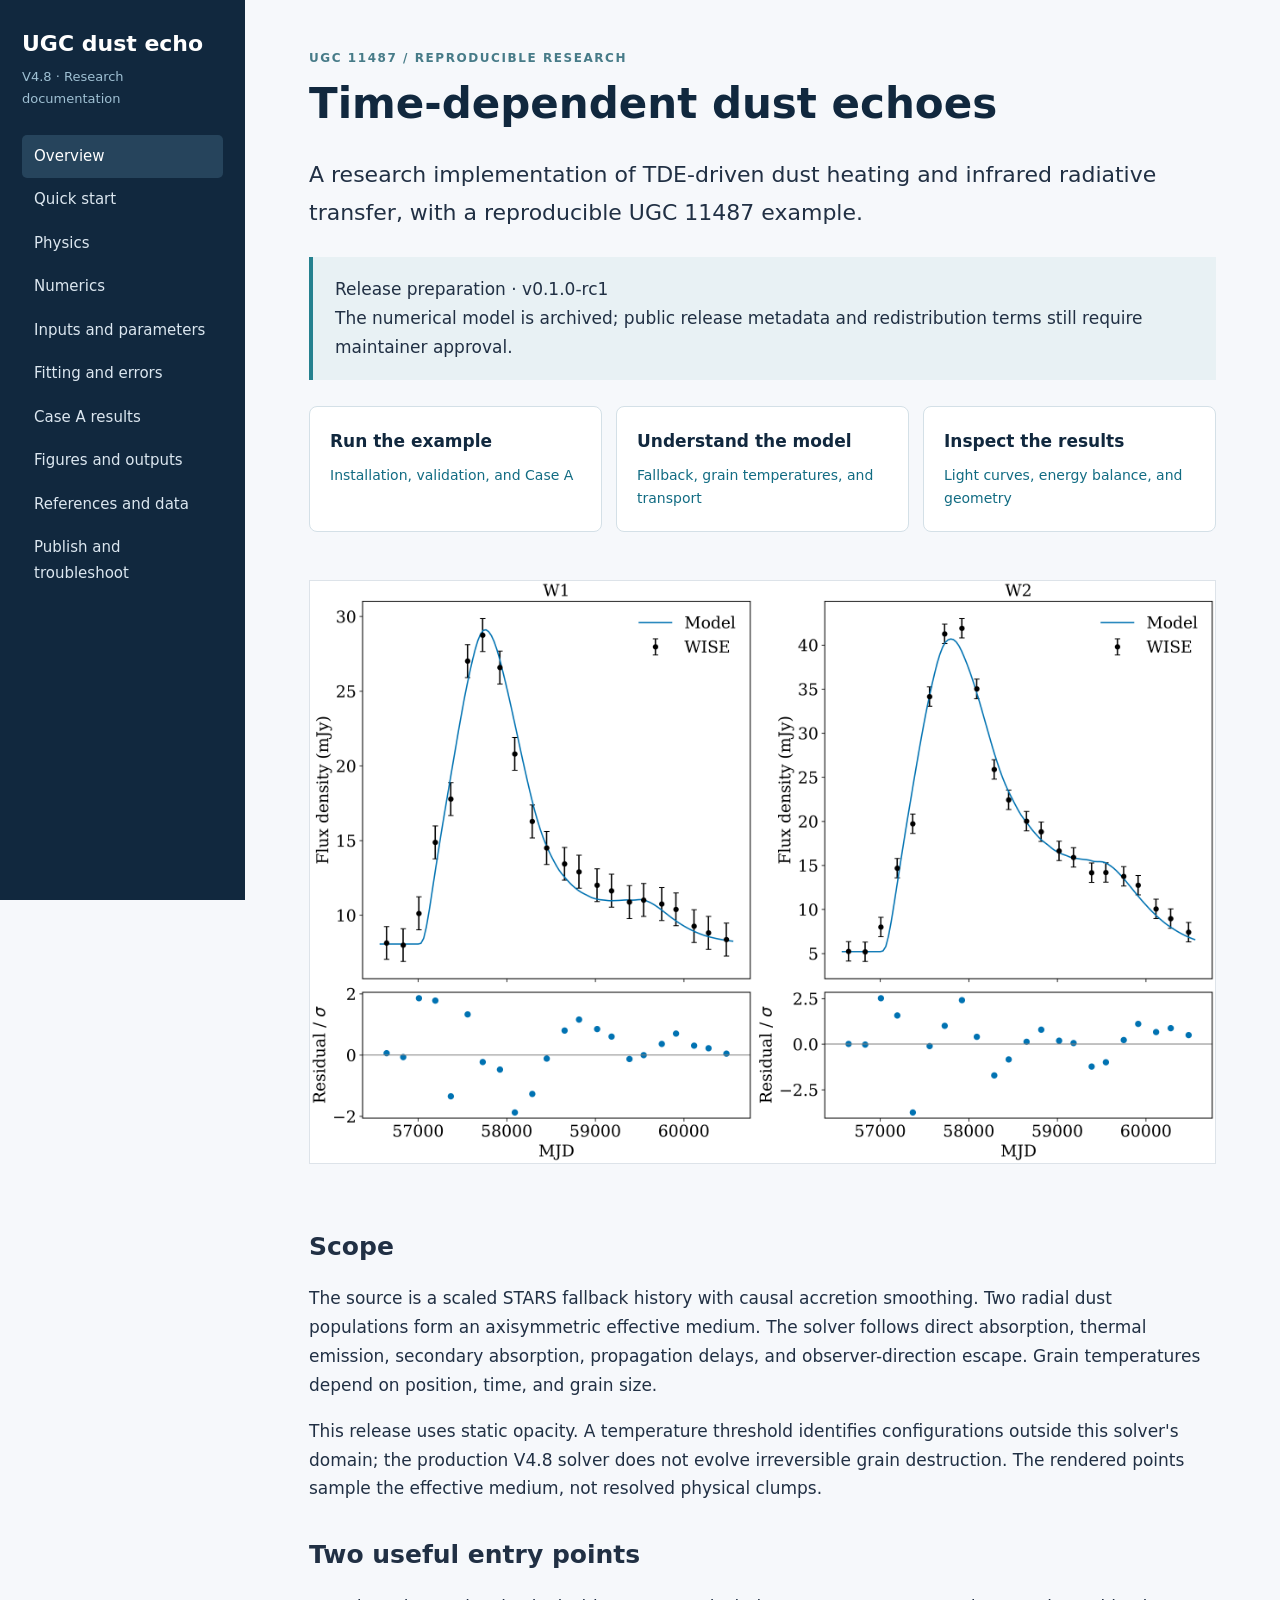
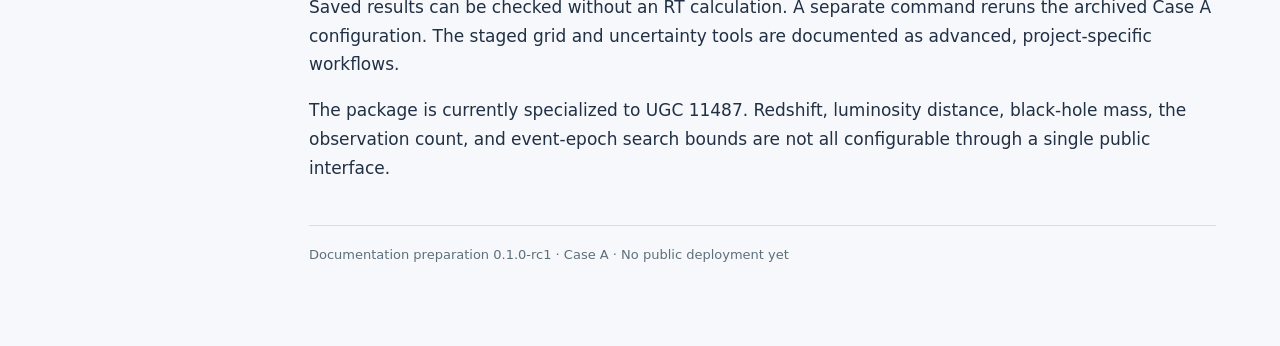
==== docs/index.html @ f8104c01 "Add V4.8 dust echo model, reproducible Case A and documentation Include the verified scientific sour" ====
<!doctype html><html lang="en"><head><meta charset="utf-8"><meta name="viewport" content="width=device-width,initial-scale=1"><title>Time-dependent dust echoes · UGC dust echo</title><link rel="stylesheet" href="style.css"></head><body><aside><div class="brand">UGC dust echo</div><div class="tag">V4.8 · Research documentation</div><nav aria-label="Documentation"><a class="active" href="index.html" aria-current="page">Overview</a><a class="" href="quickstart.html">Quick start</a><a class="" href="physics.html">Physics</a><a class="" href="numerics.html">Numerics</a><a class="" href="inputs.html">Inputs and parameters</a><a class="" href="fitting.html">Fitting and errors</a><a class="" href="results.html">Case A results</a><a class="" href="figures.html">Figures and outputs</a><a class="" href="references.html">References and data</a><a class="" href="publishing.html">Publish and troubleshoot</a></nav></aside><main><div class="eyebrow">UGC 11487 / reproducible research</div><h1>Time-dependent dust echoes</h1><p class="lead">A research implementation of TDE-driven dust heating and infrared radiative transfer, with a reproducible UGC 11487 example.</p><div class="callout">Release preparation · v0.1.0-rc1<br>The numerical model is archived; public release metadata and redistribution terms still require maintainer approval.</div><div class="cards"><a href="quickstart.html"><strong>Run the example</strong>Installation, validation, and Case A</a><a href="physics.html"><strong>Understand the model</strong>Fallback, grain temperatures, and transport</a><a href="results.html"><strong>Inspect the results</strong>Light curves, energy balance, and geometry</a></div><img src="assets/lightcurves.png" alt="Case A W1 and W2 light curves with observational error bars and residuals"><h2>Scope</h2><p>The source is a scaled STARS fallback history with causal accretion smoothing. Two radial dust populations form an axisymmetric effective medium. The solver follows direct absorption, thermal emission, secondary absorption, propagation delays, and observer-direction escape. Grain temperatures depend on position, time, and grain size.</p><p>This release uses static opacity. A temperature threshold identifies configurations outside this solver's domain; the production V4.8 solver does not evolve irreversible grain destruction. The rendered points sample the effective medium, not resolved physical clumps.</p><h2>Two useful entry points</h2><p>Saved results can be checked without an RT calculation. A separate command reruns the archived Case A configuration. The staged grid and uncertainty tools are documented as advanced, project-specific workflows.</p><p>The package is currently specialized to UGC 11487. Redshift, luminosity distance, black-hole mass, the observation count, and event-epoch search bounds are not all configurable through a single public interface.</p><footer>Documentation preparation 0.1.0-rc1 · Case A · No public deployment yet</footer></main></body></html>
---- docs/style.css ----
*{box-sizing:border-box}body{margin:0;background:#f6f8fb;color:#213044;font:17px/1.7 system-ui,sans-serif}aside{position:fixed;inset:0 auto 0 0;width:245px;background:#11283e;color:white;padding:30px 22px;overflow:auto}.brand{font-size:22px;font-weight:750;line-height:1.25;margin-bottom:8px}.tag{color:#9fc0d3;font-size:13px;margin-bottom:25px}nav a{display:block;padding:9px 12px;color:#dce7f0;text-decoration:none;border-radius:5px;font-size:15px}nav a.active,nav a:hover{background:#26445c;color:white}main{max-width:1120px;margin-left:245px;padding:48px 64px 80px}h1{font-size:42px;line-height:1.14;color:#11283e;margin:12px 0 28px}h2{margin-top:36px;font-size:25px;line-height:1.3}.eyebrow{letter-spacing:.13em;text-transform:uppercase;font-size:12px;color:#477b88;font-weight:700}.lead{font-size:22px}.callout{background:#e8f1f4;border-left:4px solid #25818f;padding:18px 22px;margin:26px 0}.cards{display:grid;grid-template-columns:repeat(3,1fr);gap:14px;margin:26px 0}.cards a{background:white;border:1px solid #d4e0e7;padding:20px;border-radius:8px;text-decoration:none;font-size:14px}.cards strong{display:block;color:#11283e;font-size:17px;margin-bottom:8px}a{color:#126c83}img{width:100%;height:auto;background:white;border:1px solid #dde3e9;margin:22px 0}pre{background:#132b40;color:#e7f1f8;padding:20px;border-radius:7px;overflow:auto;line-height:1.5;font-size:14px}code{font-size:.87em}table{border-collapse:collapse;width:100%;font-size:14px;background:white}th,td{text-align:left;vertical-align:top;padding:12px 15px;border-bottom:1px solid #dde5ec}th{background:#e8eef3}.table{overflow:auto;margin:20px 0}.equation{background:white;border-left:3px solid #477b88;padding:20px;font-family:Georgia,serif;font-size:21px;overflow:auto}footer{border-top:1px solid #d4e0e7;margin-top:42px;padding-top:18px;color:#5e6f7c;font-size:13px}@media(max-width:850px){aside{position:static;width:auto;padding:20px}nav{display:flex;flex-wrap:wrap}nav a{font-size:13px}main{margin:0;padding:28px 22px}h1{font-size:32px}.cards{grid-template-columns:1fr}}@media print{aside{display:none}main{margin:0;padding:0;max-width:none}body{background:white}.cards{display:none}pre{white-space:pre-wrap}img{break-inside:avoid}}
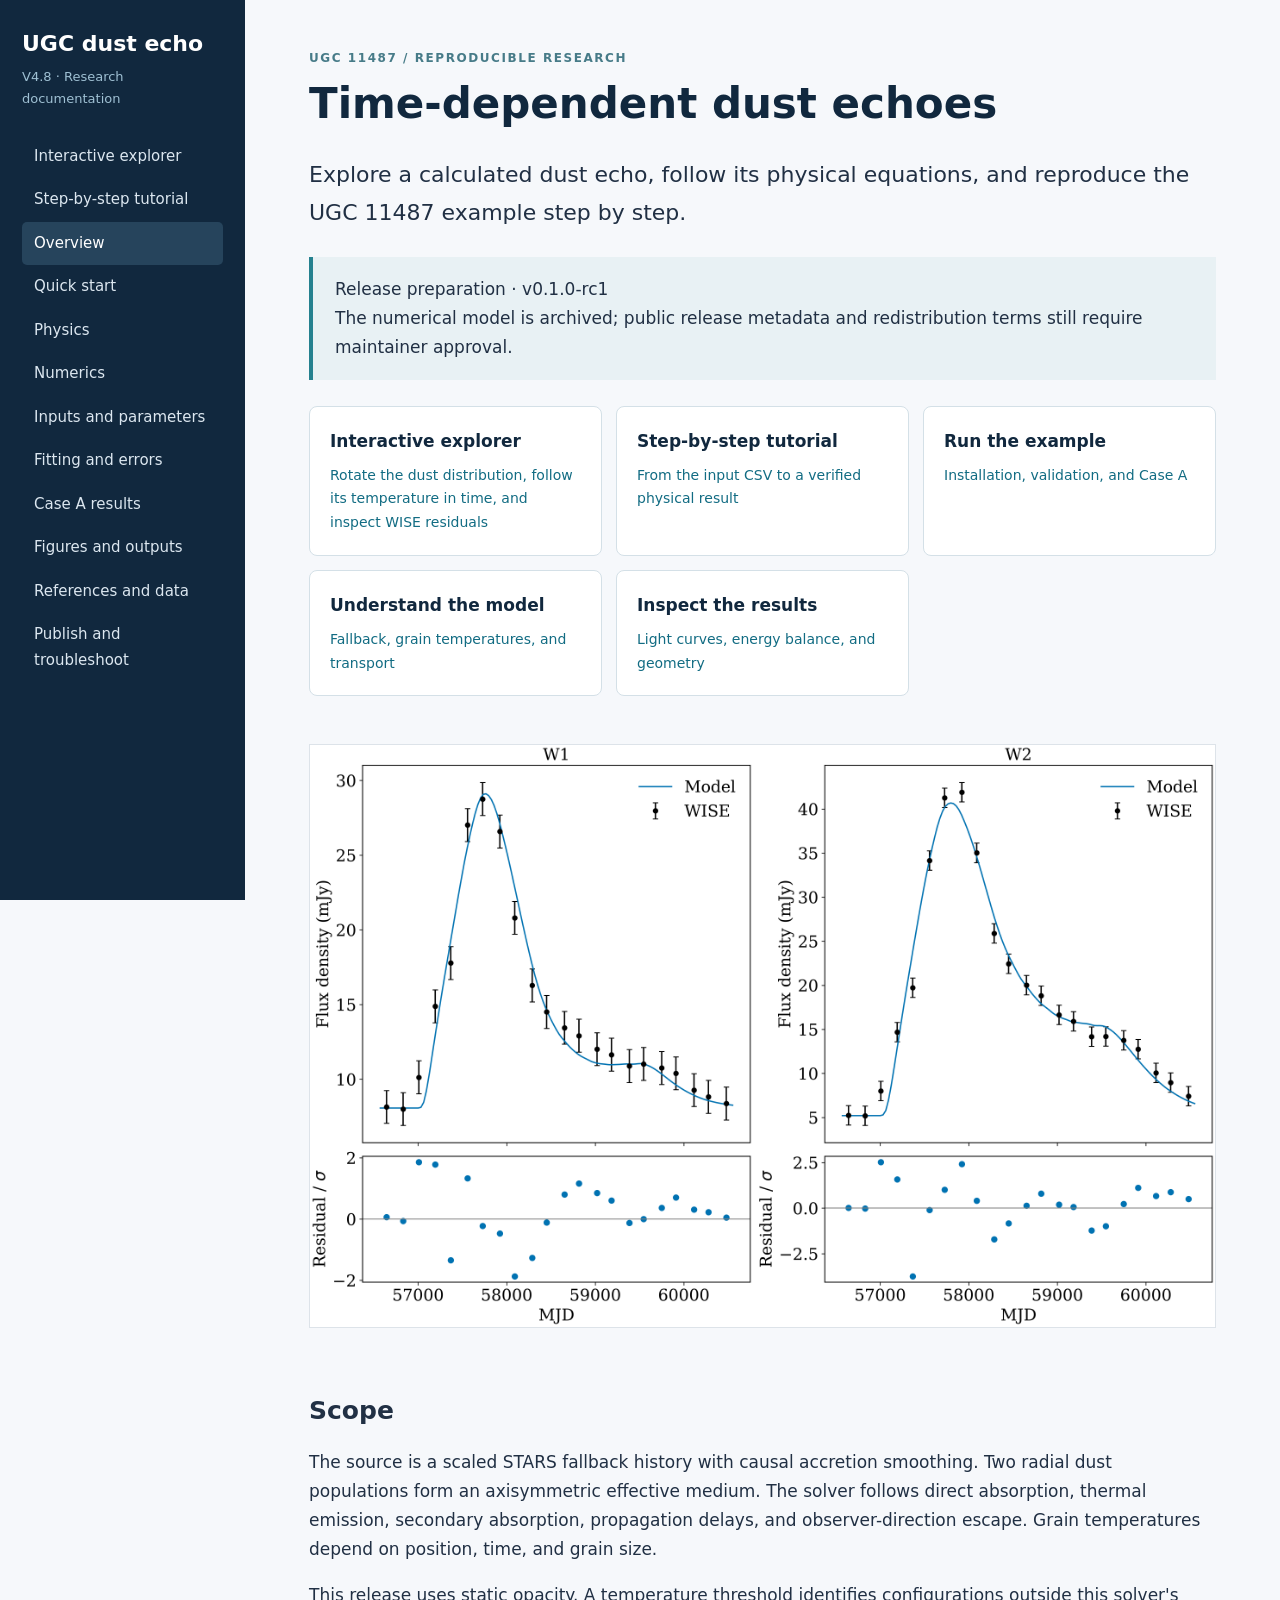
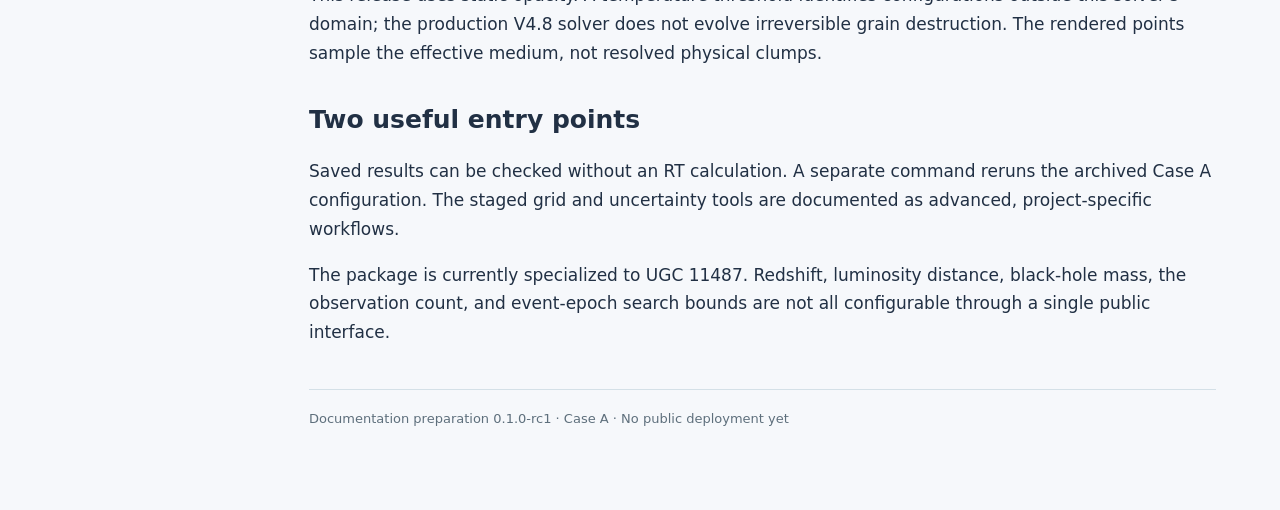
==== commit 4c388b24: "Add interactive Case A explorer and step-by-step UGC 11487 tutorial Display archived photometry with" ====
--- a/docs/index.html
+++ b/docs/index.html
@@ -1 +1 @@
-<!doctype html><html lang="en"><head><meta charset="utf-8"><meta name="viewport" content="width=device-width,initial-scale=1"><title>Time-dependent dust echoes · UGC dust echo</title><link rel="stylesheet" href="style.css"></head><body><aside><div class="brand">UGC dust echo</div><div class="tag">V4.8 · Research documentation</div><nav aria-label="Documentation"><a class="active" href="index.html" aria-current="page">Overview</a><a class="" href="quickstart.html">Quick start</a><a class="" href="physics.html">Physics</a><a class="" href="numerics.html">Numerics</a><a class="" href="inputs.html">Inputs and parameters</a><a class="" href="fitting.html">Fitting and errors</a><a class="" href="results.html">Case A results</a><a class="" href="figures.html">Figures and outputs</a><a class="" href="references.html">References and data</a><a class="" href="publishing.html">Publish and troubleshoot</a></nav></aside><main><div class="eyebrow">UGC 11487 / reproducible research</div><h1>Time-dependent dust echoes</h1><p class="lead">A research implementation of TDE-driven dust heating and infrared radiative transfer, with a reproducible UGC 11487 example.</p><div class="callout">Release preparation · v0.1.0-rc1<br>The numerical model is archived; public release metadata and redistribution terms still require maintainer approval.</div><div class="cards"><a href="quickstart.html"><strong>Run the example</strong>Installation, validation, and Case A</a><a href="physics.html"><strong>Understand the model</strong>Fallback, grain temperatures, and transport</a><a href="results.html"><strong>Inspect the results</strong>Light curves, energy balance, and geometry</a></div><img src="assets/lightcurves.png" alt="Case A W1 and W2 light curves with observational error bars and residuals"><h2>Scope</h2><p>The source is a scaled STARS fallback history with causal accretion smoothing. Two radial dust populations form an axisymmetric effective medium. The solver follows direct absorption, thermal emission, secondary absorption, propagation delays, and observer-direction escape. Grain temperatures depend on position, time, and grain size.</p><p>This release uses static opacity. A temperature threshold identifies configurations outside this solver's domain; the production V4.8 solver does not evolve irreversible grain destruction. The rendered points sample the effective medium, not resolved physical clumps.</p><h2>Two useful entry points</h2><p>Saved results can be checked without an RT calculation. A separate command reruns the archived Case A configuration. The staged grid and uncertainty tools are documented as advanced, project-specific workflows.</p><p>The package is currently specialized to UGC 11487. Redshift, luminosity distance, black-hole mass, the observation count, and event-epoch search bounds are not all configurable through a single public interface.</p><footer>Documentation preparation 0.1.0-rc1 · Case A · No public deployment yet</footer></main></body></html>+<!doctype html><html lang="en"><head><meta charset="utf-8"><meta name="viewport" content="width=device-width,initial-scale=1"><title>Time-dependent dust echoes · UGC dust echo</title><link rel="stylesheet" href="style.css"></head><body><aside><div class="brand">UGC dust echo</div><div class="tag">V4.8 · Research documentation</div><nav aria-label="Documentation"><a href="explore.html">Interactive explorer</a><a href="walkthrough.html">Step-by-step tutorial</a><a class="active" href="index.html" aria-current="page">Overview</a><a class="" href="quickstart.html">Quick start</a><a class="" href="physics.html">Physics</a><a class="" href="numerics.html">Numerics</a><a class="" href="inputs.html">Inputs and parameters</a><a class="" href="fitting.html">Fitting and errors</a><a class="" href="results.html">Case A results</a><a class="" href="figures.html">Figures and outputs</a><a class="" href="references.html">References and data</a><a class="" href="publishing.html">Publish and troubleshoot</a></nav></aside><main><div class="eyebrow">UGC 11487 / reproducible research</div><h1>Time-dependent dust echoes</h1><p class="lead">Explore a calculated dust echo, follow its physical equations, and reproduce the UGC 11487 example step by step.</p><div class="callout">Release preparation · v0.1.0-rc1<br>The numerical model is archived; public release metadata and redistribution terms still require maintainer approval.</div><div class="cards"><a href="explore.html"><strong>Interactive explorer</strong>Rotate the dust distribution, follow its temperature in time, and inspect WISE residuals</a><a href="walkthrough.html"><strong>Step-by-step tutorial</strong>From the input CSV to a verified physical result</a><a href="quickstart.html"><strong>Run the example</strong>Installation, validation, and Case A</a><a href="physics.html"><strong>Understand the model</strong>Fallback, grain temperatures, and transport</a><a href="results.html"><strong>Inspect the results</strong>Light curves, energy balance, and geometry</a></div><img src="assets/lightcurves.png" alt="Case A W1 and W2 light curves with observational error bars and residuals"><h2>Scope</h2><p>The source is a scaled STARS fallback history with causal accretion smoothing. Two radial dust populations form an axisymmetric effective medium. The solver follows direct absorption, thermal emission, secondary absorption, propagation delays, and observer-direction escape. Grain temperatures depend on position, time, and grain size.</p><p>This release uses static opacity. A temperature threshold identifies configurations outside this solver's domain; the production V4.8 solver does not evolve irreversible grain destruction. The rendered points sample the effective medium, not resolved physical clumps.</p><h2>Two useful entry points</h2><p>Saved results can be checked without an RT calculation. A separate command reruns the archived Case A configuration. The staged grid and uncertainty tools are documented as advanced, project-specific workflows.</p><p>The package is currently specialized to UGC 11487. Redshift, luminosity distance, black-hole mass, the observation count, and event-epoch search bounds are not all configurable through a single public interface.</p><footer>Documentation preparation 0.1.0-rc1 · Case A · No public deployment yet</footer></main><script src="common.js"></script></body></html>
--- a/docs/style.css
+++ b/docs/style.css
@@ -1 +1 @@
-*{box-sizing:border-box}body{margin:0;background:#f6f8fb;color:#213044;font:17px/1.7 system-ui,sans-serif}aside{position:fixed;inset:0 auto 0 0;width:245px;background:#11283e;color:white;padding:30px 22px;overflow:auto}.brand{font-size:22px;font-weight:750;line-height:1.25;margin-bottom:8px}.tag{color:#9fc0d3;font-size:13px;margin-bottom:25px}nav a{display:block;padding:9px 12px;color:#dce7f0;text-decoration:none;border-radius:5px;font-size:15px}nav a.active,nav a:hover{background:#26445c;color:white}main{max-width:1120px;margin-left:245px;padding:48px 64px 80px}h1{font-size:42px;line-height:1.14;color:#11283e;margin:12px 0 28px}h2{margin-top:36px;font-size:25px;line-height:1.3}.eyebrow{letter-spacing:.13em;text-transform:uppercase;font-size:12px;color:#477b88;font-weight:700}.lead{font-size:22px}.callout{background:#e8f1f4;border-left:4px solid #25818f;padding:18px 22px;margin:26px 0}.cards{display:grid;grid-template-columns:repeat(3,1fr);gap:14px;margin:26px 0}.cards a{background:white;border:1px solid #d4e0e7;padding:20px;border-radius:8px;text-decoration:none;font-size:14px}.cards strong{display:block;color:#11283e;font-size:17px;margin-bottom:8px}a{color:#126c83}img{width:100%;height:auto;background:white;border:1px solid #dde3e9;margin:22px 0}pre{background:#132b40;color:#e7f1f8;padding:20px;border-radius:7px;overflow:auto;line-height:1.5;font-size:14px}code{font-size:.87em}table{border-collapse:collapse;width:100%;font-size:14px;background:white}th,td{text-align:left;vertical-align:top;padding:12px 15px;border-bottom:1px solid #dde5ec}th{background:#e8eef3}.table{overflow:auto;margin:20px 0}.equation{background:white;border-left:3px solid #477b88;padding:20px;font-family:Georgia,serif;font-size:21px;overflow:auto}footer{border-top:1px solid #d4e0e7;margin-top:42px;padding-top:18px;color:#5e6f7c;font-size:13px}@media(max-width:850px){aside{position:static;width:auto;padding:20px}nav{display:flex;flex-wrap:wrap}nav a{font-size:13px}main{margin:0;padding:28px 22px}h1{font-size:32px}.cards{grid-template-columns:1fr}}@media print{aside{display:none}main{margin:0;padding:0;max-width:none}body{background:white}.cards{display:none}pre{white-space:pre-wrap}img{break-inside:avoid}}+*{box-sizing:border-box}body{margin:0;background:#f6f8fb;color:#213044;font:17px/1.7 system-ui,sans-serif}aside{position:fixed;inset:0 auto 0 0;width:245px;background:#11283e;color:white;padding:30px 22px;overflow:auto}.brand{font-size:22px;font-weight:750;line-height:1.25;margin-bottom:8px}.tag{color:#9fc0d3;font-size:13px;margin-bottom:25px}nav a{display:block;padding:9px 12px;color:#dce7f0;text-decoration:none;border-radius:5px;font-size:15px}nav a.active,nav a:hover{background:#26445c;color:white}main{max-width:1120px;margin-left:245px;padding:48px 64px 80px}h1{font-size:42px;line-height:1.14;color:#11283e;margin:12px 0 28px}h2{margin-top:36px;font-size:25px;line-height:1.3}.eyebrow{letter-spacing:.13em;text-transform:uppercase;font-size:12px;color:#477b88;font-weight:700}.lead{font-size:22px}.callout{background:#e8f1f4;border-left:4px solid #25818f;padding:18px 22px;margin:26px 0}.cards{display:grid;grid-template-columns:repeat(3,1fr);gap:14px;margin:26px 0}.cards a{background:white;border:1px solid #d4e0e7;padding:20px;border-radius:8px;text-decoration:none;font-size:14px}.cards strong{display:block;color:#11283e;font-size:17px;margin-bottom:8px}a{color:#126c83}img{width:100%;height:auto;background:white;border:1px solid #dde3e9;margin:22px 0}pre{background:#132b40;color:#e7f1f8;padding:20px;border-radius:7px;overflow:auto;line-height:1.5;font-size:14px}code{font-size:.87em}table{border-collapse:collapse;width:100%;font-size:14px;background:white}th,td{text-align:left;vertical-align:top;padding:12px 15px;border-bottom:1px solid #dde5ec}th{background:#e8eef3}.table{overflow:auto;margin:20px 0}.equation{background:white;border-left:3px solid #477b88;padding:20px;font-family:Georgia,serif;font-size:21px;overflow:auto}footer{border-top:1px solid #d4e0e7;margin-top:42px;padding-top:18px;color:#5e6f7c;font-size:13px}@media(max-width:850px){aside{position:static;width:auto;padding:20px}nav{display:flex;flex-wrap:wrap}nav a{font-size:13px}main{margin:0;padding:28px 22px}h1{font-size:32px}.cards{grid-template-columns:1fr}}@media print{aside{display:none}main{margin:0;padding:0;max-width:none}body{background:white}.cards{display:none}pre{white-space:pre-wrap}img{break-inside:avoid}}.interactive{background:white;border:1px solid #dce5ec;border-radius:12px;padding:22px;margin:30px 0}.section-top{display:flex;justify-content:space-between;align-items:center;gap:12px;flex-wrap:wrap}.section-top h2{margin:0 0 15px}.pill{font-size:12px;background:#e8f1f4;color:#285a6d;padding:5px 10px;border-radius:20px}.controls{display:flex;flex-wrap:wrap;align-items:center;gap:15px;margin:16px 0;font-size:14px}button,select{font:inherit;border:1px solid #b5c7d3;border-radius:6px;padding:8px 11px;background:#f5f8fa;color:#183b51}button{cursor:pointer}button:hover{background:#deedf2}button:disabled{opacity:.45;cursor:default}button:focus-visible,select:focus-visible,input:focus-visible{outline:3px solid #edac40;outline-offset:2px}input[type=checkbox]{accent-color:#22788e}input[type=range]{width:220px;max-width:100%;accent-color:#22788e}.slider-label{display:flex;align-items:center;gap:12px}.legend{display:flex;gap:15px;flex-wrap:wrap;font-size:12px}.w1{color:#1677a5;font-weight:700}.w2{color:#bd5729;font-weight:700}canvas{display:block;width:100%;background:white}.readout{font-size:13px;background:#eef4f7;padding:12px;border-radius:6px;min-height:58px;font-variant-numeric:tabular-nums}.tempbar{height:13px;background:linear-gradient(to right,#c9e1ef,#74add1,#6855a2,#be4776,#ee853c,#f5c24b,#fff1a8);border:1px solid #aebbc5}.scale{display:flex;justify-content:space-between;font-size:12px}details{border-top:1px solid #dce5ec;padding:15px 0}summary{cursor:pointer;font-weight:650;color:#285c71}details p{font-size:15px}.step-nav{display:flex;gap:8px;flex-wrap:wrap;margin:20px 0}.step-nav button{font-size:13px}.step-nav .selected{background:#174d68;color:white}.guide-step{background:white;border:1px solid #d4e0e7;padding:28px;border-radius:10px}.guide-step h2{margin-top:9px}pre{position:relative;padding-top:45px}.copy{position:absolute;right:9px;top:7px;font:12px system-ui;padding:4px 10px}caption{text-align:left;padding:10px;font-size:13px}@media(max-width:600px){.interactive,.guide-step{padding:12px}.controls{gap:9px}.slider-label{width:100%}.slider-label input{flex:1;min-width:70px}.cards{grid-template-columns:1fr}}@media print{.guide-step[hidden]{display:block!important}.step-nav,.controls,.copy{display:none}}
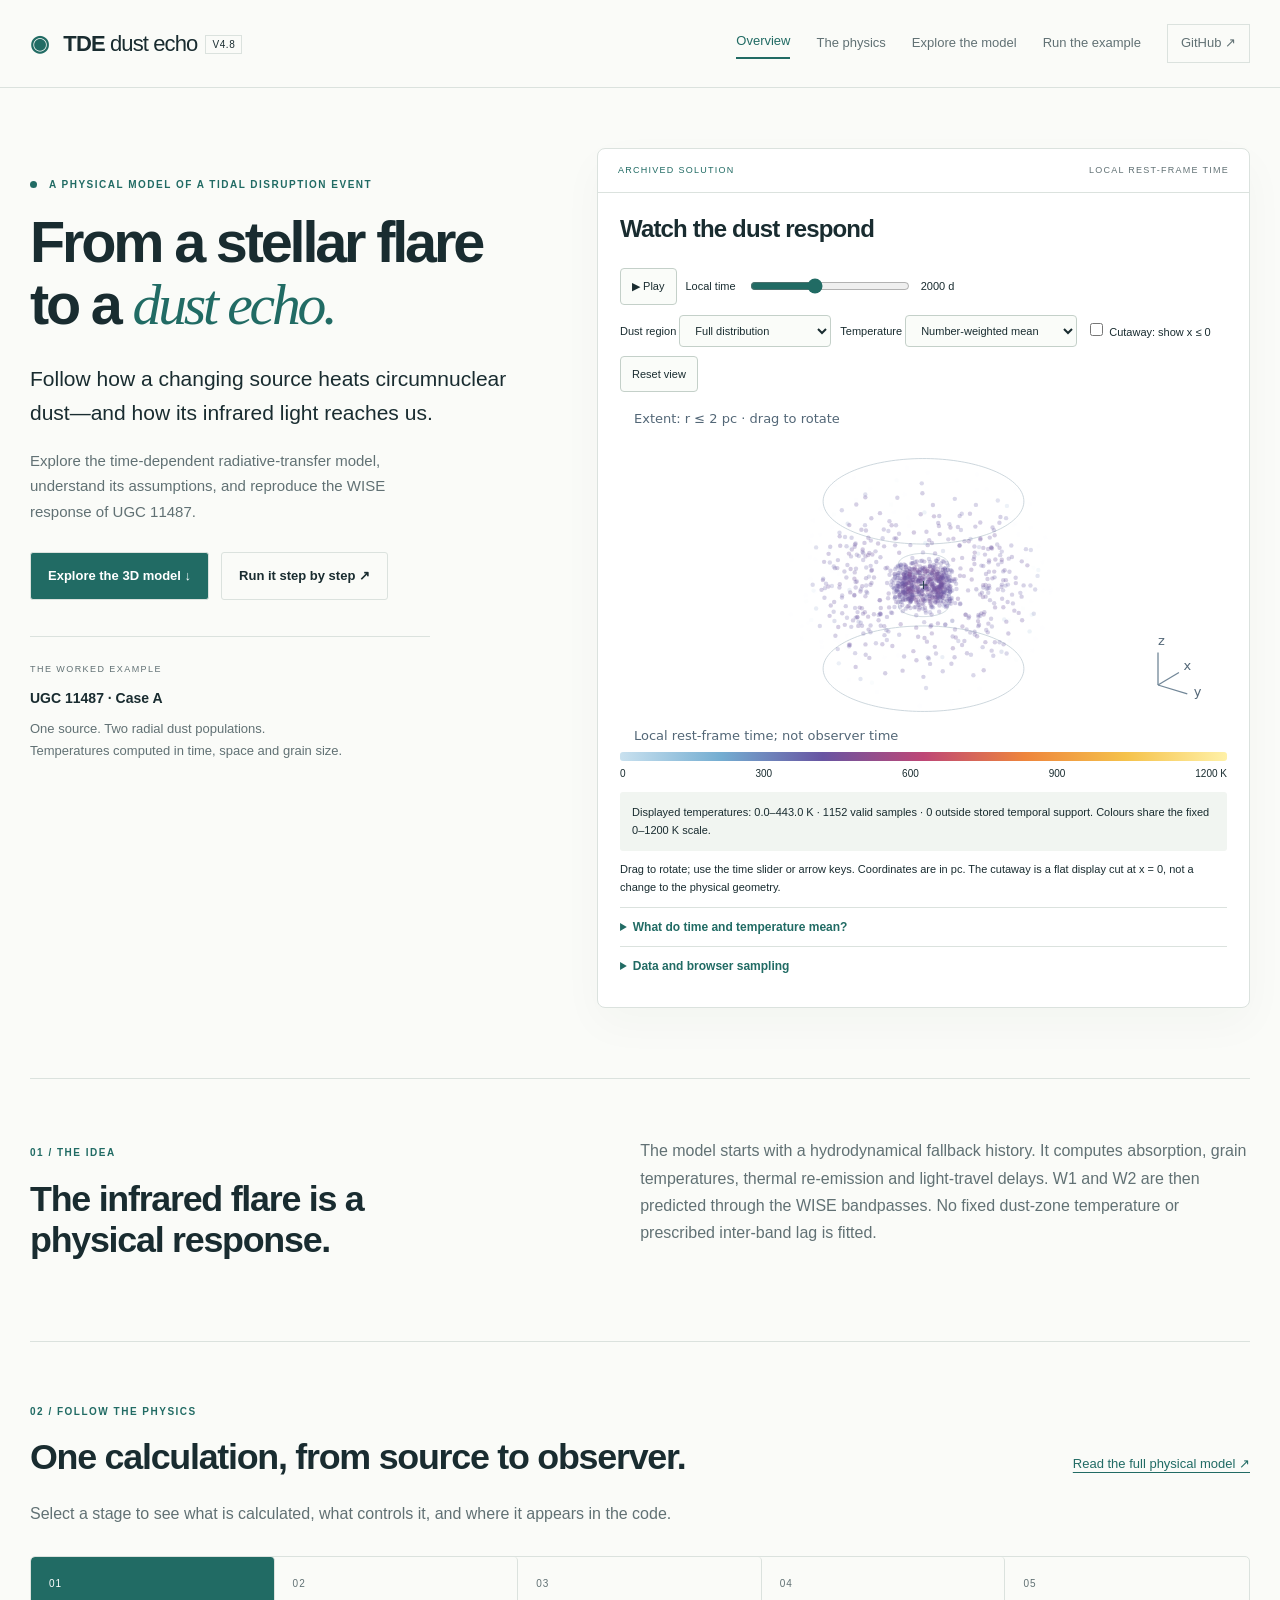
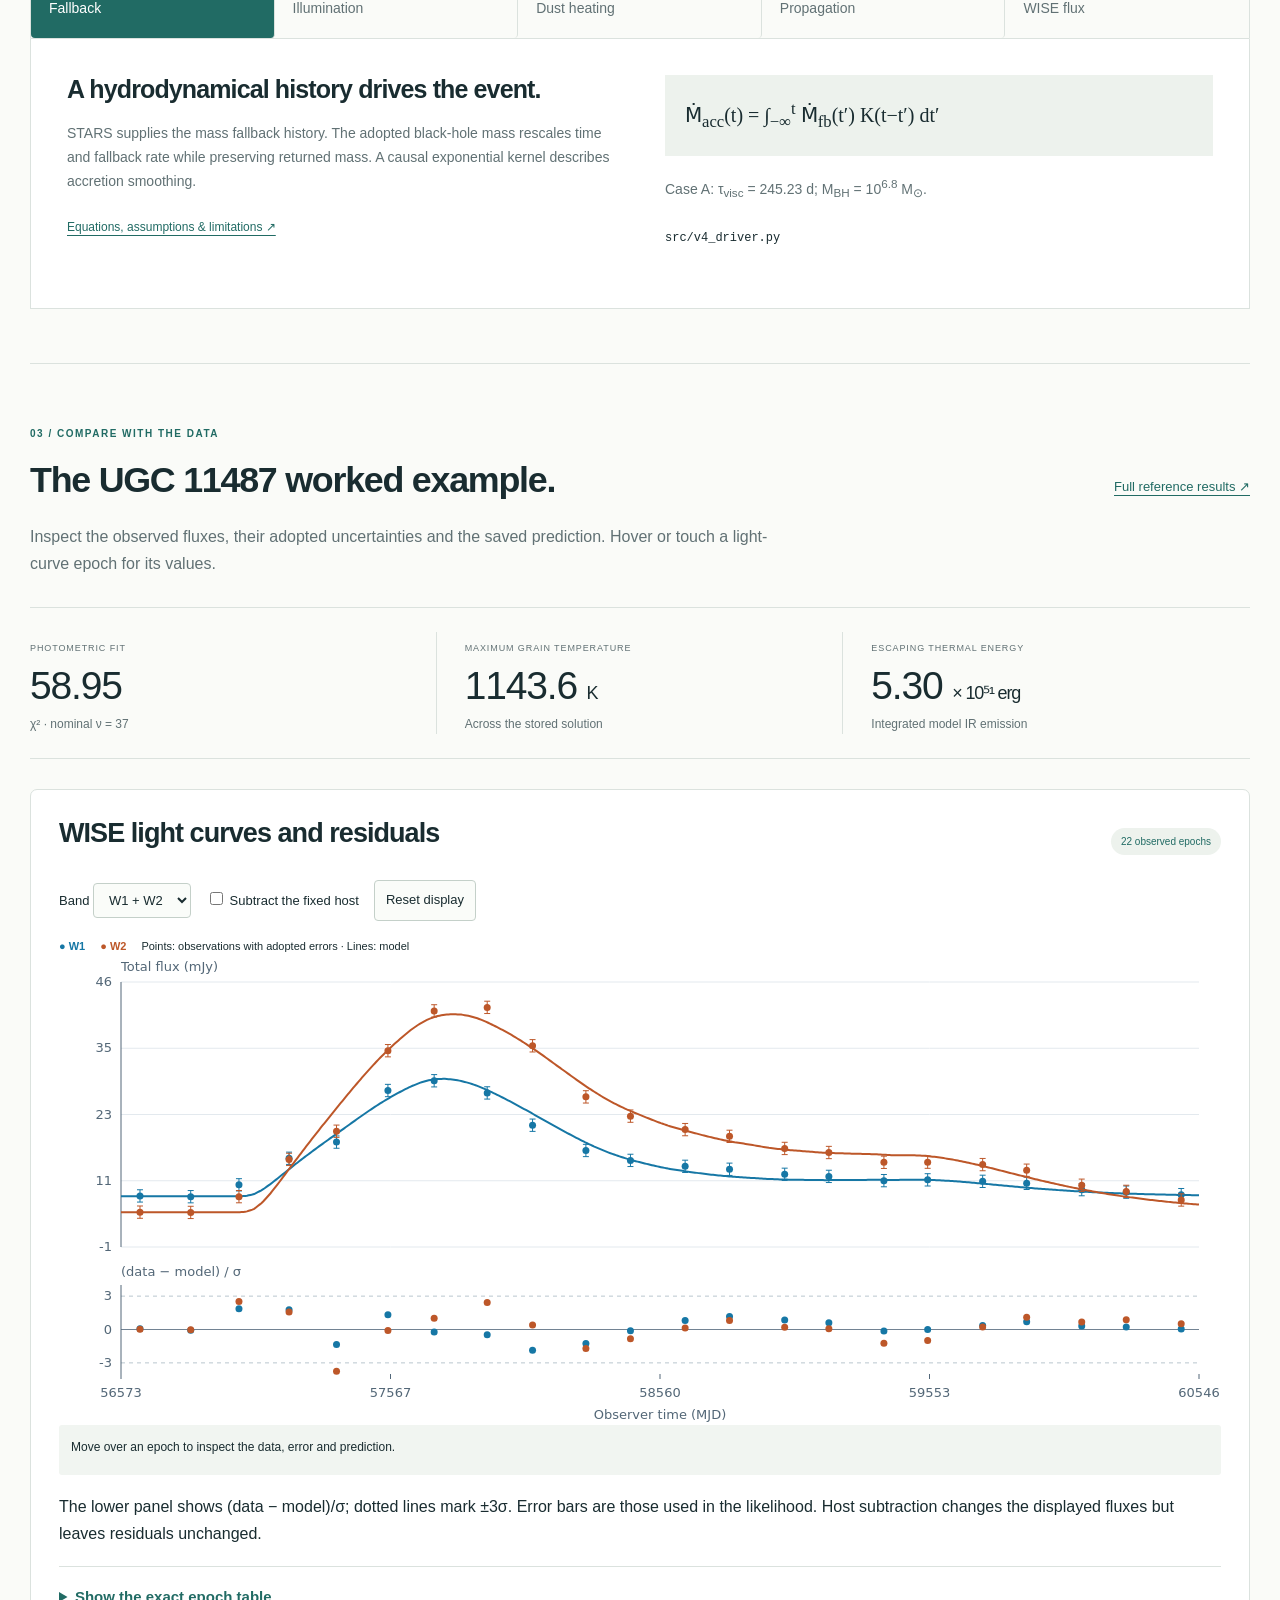
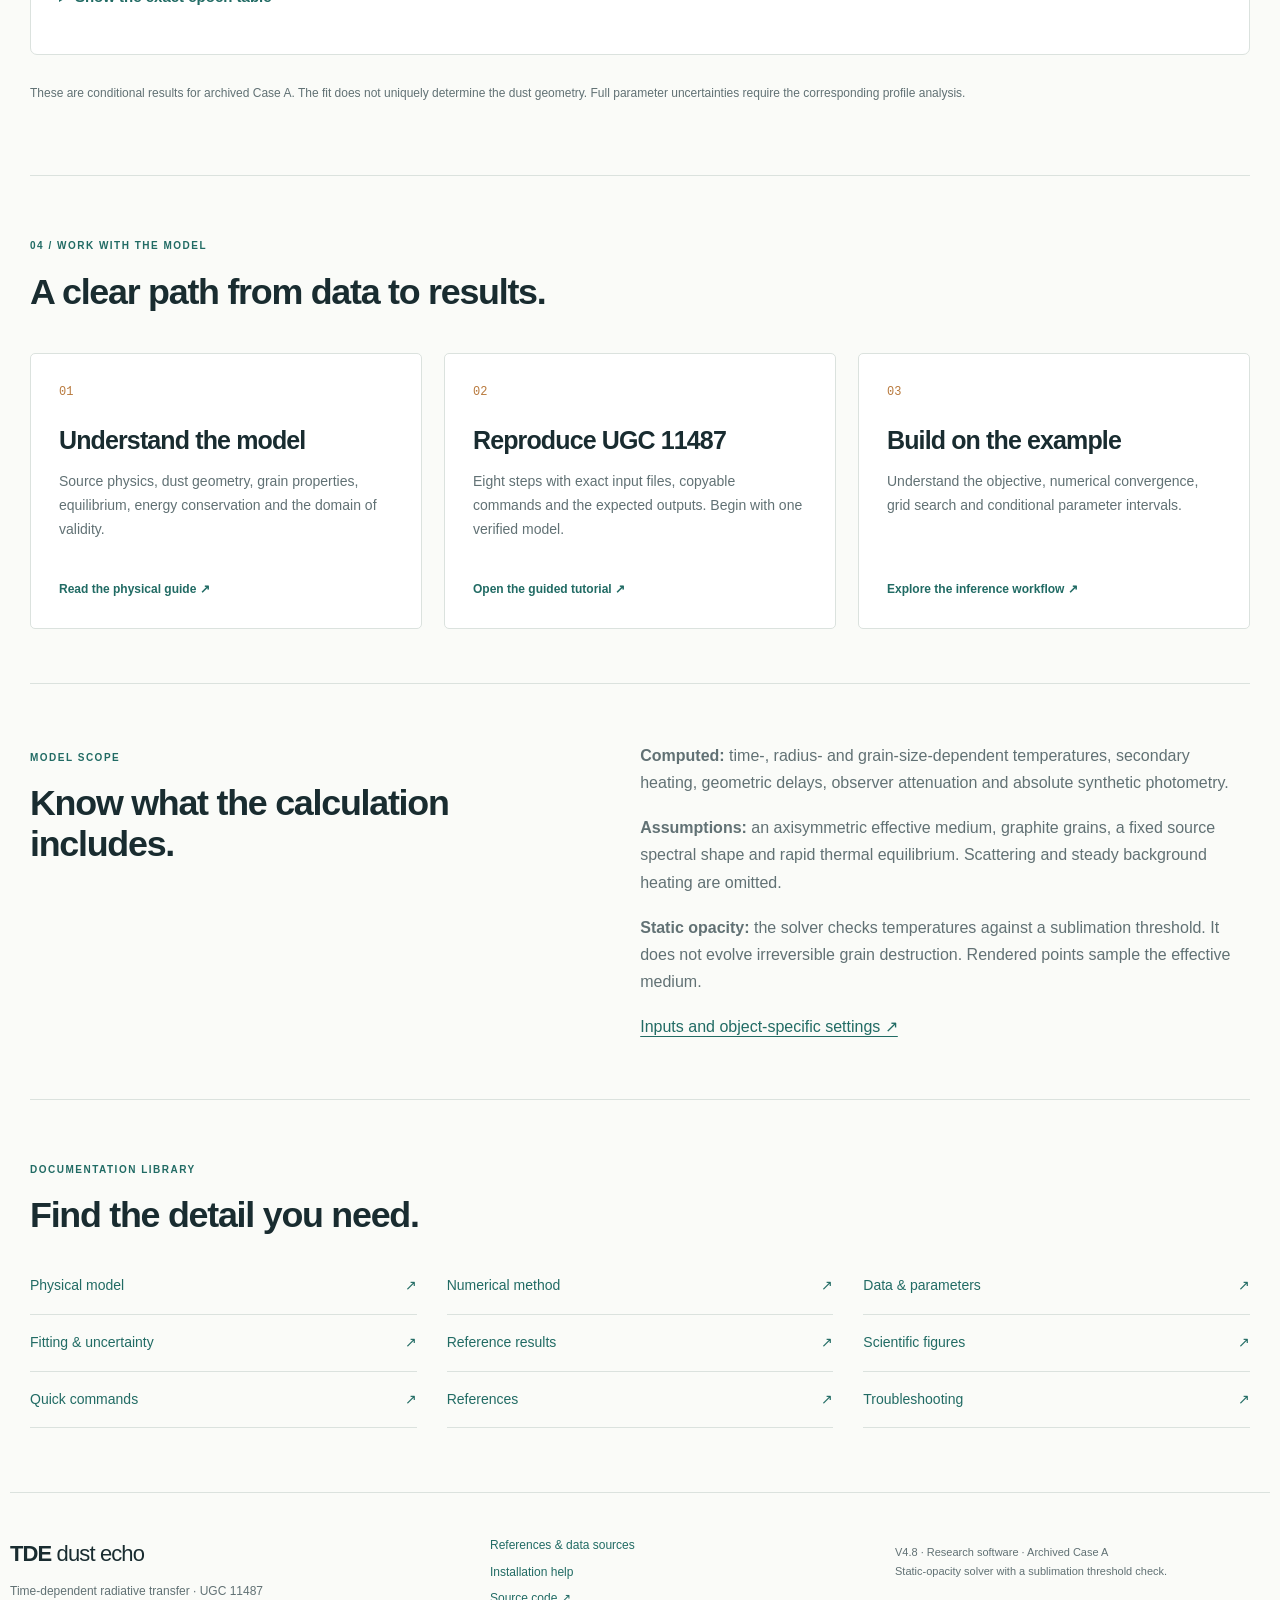
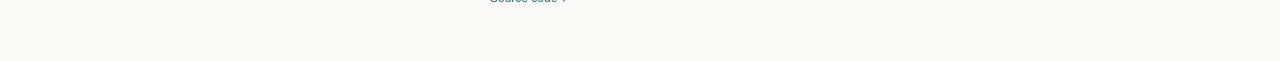
==== commit 64ff34ff: "Redesign model website around interactive home page and guided learning Move 3D thermal evolution an" ====
--- a/docs/index.html
+++ b/docs/index.html
@@ -1 +1,17 @@
-<!doctype html><html lang="en"><head><meta charset="utf-8"><meta name="viewport" content="width=device-width,initial-scale=1"><title>Time-dependent dust echoes · UGC dust echo</title><link rel="stylesheet" href="style.css"></head><body><aside><div class="brand">UGC dust echo</div><div class="tag">V4.8 · Research documentation</div><nav aria-label="Documentation"><a href="explore.html">Interactive explorer</a><a href="walkthrough.html">Step-by-step tutorial</a><a class="active" href="index.html" aria-current="page">Overview</a><a class="" href="quickstart.html">Quick start</a><a class="" href="physics.html">Physics</a><a class="" href="numerics.html">Numerics</a><a class="" href="inputs.html">Inputs and parameters</a><a class="" href="fitting.html">Fitting and errors</a><a class="" href="results.html">Case A results</a><a class="" href="figures.html">Figures and outputs</a><a class="" href="references.html">References and data</a><a class="" href="publishing.html">Publish and troubleshoot</a></nav></aside><main><div class="eyebrow">UGC 11487 / reproducible research</div><h1>Time-dependent dust echoes</h1><p class="lead">Explore a calculated dust echo, follow its physical equations, and reproduce the UGC 11487 example step by step.</p><div class="callout">Release preparation · v0.1.0-rc1<br>The numerical model is archived; public release metadata and redistribution terms still require maintainer approval.</div><div class="cards"><a href="explore.html"><strong>Interactive explorer</strong>Rotate the dust distribution, follow its temperature in time, and inspect WISE residuals</a><a href="walkthrough.html"><strong>Step-by-step tutorial</strong>From the input CSV to a verified physical result</a><a href="quickstart.html"><strong>Run the example</strong>Installation, validation, and Case A</a><a href="physics.html"><strong>Understand the model</strong>Fallback, grain temperatures, and transport</a><a href="results.html"><strong>Inspect the results</strong>Light curves, energy balance, and geometry</a></div><img src="assets/lightcurves.png" alt="Case A W1 and W2 light curves with observational error bars and residuals"><h2>Scope</h2><p>The source is a scaled STARS fallback history with causal accretion smoothing. Two radial dust populations form an axisymmetric effective medium. The solver follows direct absorption, thermal emission, secondary absorption, propagation delays, and observer-direction escape. Grain temperatures depend on position, time, and grain size.</p><p>This release uses static opacity. A temperature threshold identifies configurations outside this solver's domain; the production V4.8 solver does not evolve irreversible grain destruction. The rendered points sample the effective medium, not resolved physical clumps.</p><h2>Two useful entry points</h2><p>Saved results can be checked without an RT calculation. A separate command reruns the archived Case A configuration. The staged grid and uncertainty tools are documented as advanced, project-specific workflows.</p><p>The package is currently specialized to UGC 11487. Redshift, luminosity distance, black-hole mass, the observation count, and event-epoch search bounds are not all configurable through a single public interface.</p><footer>Documentation preparation 0.1.0-rc1 · Case A · No public deployment yet</footer></main><script src="common.js"></script></body></html>+<!doctype html><html lang="en"><head><meta charset="utf-8"><meta name="viewport" content="width=device-width,initial-scale=1"><meta name="description" content="Explore a physical TDE dust echo: interactive 3D temperature evolution, WISE observations and a reproducible UGC 11487 tutorial."><title>TDE dust echo · From a stellar flare to an infrared echo</title><link rel="stylesheet" href="style.css"></head><body class="home"><a class="skip" href="#main">Skip to content</a><header class="site-header"><a class="wordmark" href="index.html"><span class="brand-orbit" aria-hidden="true">◉</span> TDE <span>dust echo</span><small>V4.8</small></a><nav aria-label="Main navigation"><a href="index.html">Overview</a><a href="physics.html">The physics</a><a href="explore.html">Explore the model</a><a href="walkthrough.html">Run the example</a><a class="repo-link" href="https://github.com/OlenaKompaniiets/tde-dust-echo">GitHub ↗</a></nav></header><main id="main"><section class="hero"><div class="hero-copy"><div class="eyebrow"><span class="status-dot"></span> A physical model of a tidal disruption event</div><h1>From a stellar flare<br>to a <em>dust echo.</em></h1><p class="lead">Follow how a changing source heats circumnuclear dust—and how its infrared light reaches us.</p><p class="hero-description">Explore the time-dependent radiative-transfer model, understand its assumptions, and reproduce the WISE response of UGC 11487.</p><div class="actions"><a class="button primary" href="#live-model">Explore the 3D model ↓</a><a class="button secondary" href="walkthrough.html">Run it step by step ↗</a></div><div class="hero-note"><span>THE WORKED EXAMPLE</span><strong>UGC 11487 · Case A</strong><p>One source. Two radial dust populations.<br>Temperatures computed in time, space and grain size.</p></div></div><div class="hero-visual"><div class="visual-kicker">ARCHIVED SOLUTION <span>LOCAL REST-FRAME TIME</span></div><section class="interactive dust-feature" id="live-model"><div class="section-top"><h2>Watch the dust respond</h2><span class="pill">Saved thermal solution</span></div>
+<div class="controls"><button id="play">▶ Play</button><label class="slider-label">Local time <input id="time" type="range" min="0" max="100" value="40" step="1"></label><output id="timeLabel">2000 d</output></div>
+<div class="controls"><label>Dust region <select id="region"><option value="all">Full distribution</option><option value="compact">Compact: 0.25–0.5 pc</option><option value="extended">Extended: 1–2 pc</option></select></label><label>Temperature <select id="grain"><option value="mean">Number-weighted mean</option><option value="small">Individual size: a = 0.1 μm</option><option value="large">Individual size: a = 1.0 μm</option></select></label><label><input id="cut" type="checkbox"> Cutaway: show x ≤ 0</label><button id="reset3D">Reset view</button></div>
+<canvas id="dust" aria-label="Rotatable three-dimensional dust temperature field" role="img"></canvas>
+<div class="tempbar"></div><div class="scale"><span>0</span><span>300</span><span>600</span><span>900</span><span>1200 K</span></div>
+<p id="dustInfo" class="readout" aria-live="polite"></p><p>Drag to rotate; use the time slider or arrow keys. Coordinates are in pc. The cutaway is a flat display cut at x = 0, not a change to the physical geometry.</p>
+<details><summary>What do time and temperature mean?</summary><p>Local time is measured in the source rest frame relative to the unsmoothed fallback peak. At each point the stored solution is sampled at u = t<sub>local</sub> − r/c. These are simultaneous local snapshots, not images at one observer-arrival time.</p><p>The default temperature is ⟨T⟩<sub>N</sub> = ΣN<sub>a</sub>T<sub>a</sub>/ΣN<sub>a</sub>. The size selector shows the actual stored temperature for either end of the grain-size grid. Points outside the stored time support have no assigned temperature. Cold material is rendered more transparently; display opacity does not encode optical depth.</p><p>Background heating is absent in the model. Near-zero computed values before illumination do not measure the galaxy's quiescent dust temperature. Points sample an effective medium; their density is not a map of physical grain density.</p></details>
+<details><summary>Data and browser sampling</summary><p>The browser uses every second original spatial sample (1152 points), and 101 local-time frames from 0 to 5000 d. Values are interpolated from thermal_solution.npz and rounded to 0.01 K for display. Full-precision scientific arrays remain in the repository. The camera orientation is for exploration and does not alter the fitted viewing inclination.</p></details></section></div></section><section class="intro-strip"><div><span class="section-index">01 / THE IDEA</span><h2>The infrared flare is a physical response.</h2></div><p>The model starts with a hydrodynamical fallback history. It computes absorption, grain temperatures, thermal re-emission and light-travel delays. W1 and W2 are then predicted through the WISE bandpasses. No fixed dust-zone temperature or prescribed inter-band lag is fitted.</p></section>
+<section class="journey" id="how-it-works"><div class="section-heading"><div><span class="section-index">02 / FOLLOW THE PHYSICS</span><h2>One calculation, from source to observer.</h2></div><a href="physics.html">Read the full physical model ↗</a></div><p class="section-description">Select a stage to see what is calculated, what controls it, and where it appears in the code.</p><div class="process-tabs" role="tablist" aria-label="Physical calculation">
+<button role="tab" id="tab-0" aria-controls="stage-0" aria-selected="true" data-stage="0"><span>01</span>Fallback</button><button role="tab" id="tab-1" aria-controls="stage-1" aria-selected="false" tabindex="-1" data-stage="1"><span>02</span>Illumination</button><button role="tab" id="tab-2" aria-controls="stage-2" aria-selected="false" tabindex="-1" data-stage="2"><span>03</span>Dust heating</button><button role="tab" id="tab-3" aria-controls="stage-3" aria-selected="false" tabindex="-1" data-stage="3"><span>04</span>Propagation</button><button role="tab" id="tab-4" aria-controls="stage-4" aria-selected="false" tabindex="-1" data-stage="4"><span>05</span>WISE flux</button></div><article class="process-panel" role="tabpanel" id="stage-0" aria-labelledby="tab-0"><div><h3>A hydrodynamical history drives the event.</h3><p>STARS supplies the mass fallback history. The adopted black-hole mass rescales time and fallback rate while preserving returned mass. A causal exponential kernel describes accretion smoothing.</p><a href="physics.html">Equations, assumptions & limitations ↗</a></div><div><div class="equation">Ṁ<sub>acc</sub>(t) = ∫<sub>−∞</sub><sup>t</sup> Ṁ<sub>fb</sub>(t′) K(t−t′) dt′</div><p>Case A: τ<sub>visc</sub> = 245.23 d; M<sub>BH</sub> = 10<sup>6.8</sup> M<sub>⊙</sub>.</p><code>src/v4_driver.py</code></div></article><article class="process-panel" role="tabpanel" id="stage-1" aria-labelledby="tab-1" hidden><div><h3>Accretion power illuminates the dust.</h3><p>The evolving bolometric luminosity multiplies a fixed 30,000 K blackbody spectrum. Dust absorption is wavelength dependent. The calculation does not impose an Eddington cap or rescale to a chosen total event energy.</p><a href="physics.html">Equations, assumptions & limitations ↗</a></div><div><div class="equation">L<sub>bol</sub>(t) = η Ṁ<sub>acc</sub>(t)c²</div><p>Case A: η = 0.15176. Each radial optical depth fixes a dust column.</p><code>V48_LOCAL_PAIR/solver.py</code></div></article><article class="process-panel" role="tabpanel" id="stage-2" aria-labelledby="tab-2" hidden><div><h3>Every grain size finds its own temperature.</h3><p>Direct and reprocessed radiation heat graphite grains. Radiative equilibrium is solved for every thermal cell, time and grain size. Compact and extended populations share the same source and transport calculation.</p><a href="physics.html">Equations, assumptions & limitations ↗</a></div><div><div class="equation">∫ C<sub>abs</sub> J<sub>λ</sub> dλ = ∫ C<sub>abs</sub> B<sub>λ</sub>(T) dλ</div><p>Graphite: a = 0.1–1 μm. The two radial intervals are 0.25–0.5 pc and 1–2 pc.</p><code>src/v48_angular_rt.py</code></div></article><article class="process-panel" role="tabpanel" id="stage-3" aria-labelledby="tab-3" hidden><div><h3>Geometry distributes the arrival times.</h3><p>Thermal photons can escape or be absorbed and re-emitted. The solver follows the path delays and viewing-direction attenuation. Local-time snapshots and observer-time light curves represent different time slices.</p><a href="physics.html">Equations, assumptions & limitations ↗</a></div><div><div class="equation">t<sub>obs</sub> = t₀ + (1+z)[t<sub>local</sub> − n̂·r/c]</div><p>The 3D time slider uses local rest-frame time. The light curves use observer MJD.</p><code>src/v48_angular_rt.py</code></div></article><article class="process-panel" role="tabpanel" id="stage-4" aria-labelledby="tab-4" hidden><div><h3>Predict the quantity measured by WISE.</h3><p>Escaping radiation is redshifted, converted to flux, integrated through the equal-energy W1/W2 response curves and calibrated against Vega. Fixed host fluxes are added before comparison with the observations.</p><a href="physics.html">Equations, assumptions & limitations ↗</a></div><div><div class="equation">χ² = Σ<sub>b,i</sub> [(F<sub>obs,b,i</sub> − F<sub>model,b,i</sub>)/σ<sub>b,i</sub>]²</div><p>22 epochs × 2 bands. Adopted errors include the 1.10 mJy floor once.</p><code>V48_LOCAL_PAIR/solver.py</code></div></article></section><section class="results-section"><div class="section-heading"><div><span class="section-index">03 / COMPARE WITH THE DATA</span><h2>The UGC 11487 worked example.</h2></div><a href="results.html">Full reference results ↗</a></div><p class="section-description">Inspect the observed fluxes, their adopted uncertainties and the saved prediction. Hover or touch a light-curve epoch for its values.</p><div class="metrics"><div><span>PHOTOMETRIC FIT</span><strong>58.95</strong><p>χ² · nominal ν = 37</p></div><div><span>MAXIMUM GRAIN TEMPERATURE</span><strong>1143.6 <small>K</small></strong><p>Across the stored solution</p></div><div><span>ESCAPING THERMAL ENERGY</span><strong>5.30 <small>× 10⁵¹ erg</small></strong><p>Integrated model IR emission</p></div></div><section class="interactive" id="observations"><div class="section-top"><h2>WISE light curves and residuals</h2><span class="pill">22 observed epochs</span></div>
+<div class="controls"><label>Band <select id="band"><option value="both">W1 + W2</option><option value="W1">W1</option><option value="W2">W2</option></select></label><label><input type="checkbox" id="excess"> Subtract the fixed host</label><button id="resetLC">Reset display</button></div>
+<div class="legend"><span class="w1">● W1</span><span class="w2">● W2</span><span>Points: observations with adopted errors · Lines: model</span></div>
+<canvas id="lc" aria-label="WISE light curves with uncertainty bars and residuals" role="img"></canvas><p id="lcInfo" class="readout" aria-live="polite">Move over an epoch to inspect the data, error and prediction.</p>
+<p>The lower panel shows (data − model)/σ; dotted lines mark ±3σ. Error bars are those used in the likelihood. Host subtraction changes the displayed fluxes but leaves residuals unchanged.</p>
+<details><summary>Show the exact epoch table</summary><div id="epochTable" class="table"></div></details></section><p class="caption">These are conditional results for archived Case A. The fit does not uniquely determine the dust geometry. Full parameter uncertainties require the corresponding profile analysis.</p></section><section class="learn-section"><div class="section-heading"><div><span class="section-index">04 / WORK WITH THE MODEL</span><h2>A clear path from data to results.</h2></div></div><div class="route-cards"><a href="physics.html"><span class="route-number">01</span><h3>Understand the model</h3><p>Source physics, dust geometry, grain properties, equilibrium, energy conservation and the domain of validity.</p><span class="route-link">Read the physical guide ↗</span></a><a href="walkthrough.html"><span class="route-number">02</span><h3>Reproduce UGC 11487</h3><p>Eight steps with exact input files, copyable commands and the expected outputs. Begin with one verified model.</p><span class="route-link">Open the guided tutorial ↗</span></a><a href="fitting.html"><span class="route-number">03</span><h3>Build on the example</h3><p>Understand the objective, numerical convergence, grid search and conditional parameter intervals.</p><span class="route-link">Explore the inference workflow ↗</span></a></div></section>
+<section class="model-scope"><div><span class="section-index">MODEL SCOPE</span><h2>Know what the calculation includes.</h2></div><div><p><strong>Computed:</strong> time-, radius- and grain-size-dependent temperatures, secondary heating, geometric delays, observer attenuation and absolute synthetic photometry.</p><p><strong>Assumptions:</strong> an axisymmetric effective medium, graphite grains, a fixed source spectral shape and rapid thermal equilibrium. Scattering and steady background heating are omitted.</p><p><strong>Static opacity:</strong> the solver checks temperatures against a sublimation threshold. It does not evolve irreversible grain destruction. Rendered points sample the effective medium.</p><a href="inputs.html">Inputs and object-specific settings ↗</a></div></section>
+<section class="doc-directory"><span class="section-index">DOCUMENTATION LIBRARY</span><h2>Find the detail you need.</h2><div><a href="physics.html">Physical model<span>↗</span></a><a href="numerics.html">Numerical method<span>↗</span></a><a href="inputs.html">Data & parameters<span>↗</span></a><a href="fitting.html">Fitting & uncertainty<span>↗</span></a><a href="results.html">Reference results<span>↗</span></a><a href="figures.html">Scientific figures<span>↗</span></a><a href="quickstart.html">Quick commands<span>↗</span></a><a href="references.html">References<span>↗</span></a><a href="publishing.html">Troubleshooting<span>↗</span></a></div></section></main><footer class="site-footer"><div><a class="wordmark" href="index.html">TDE <span>dust echo</span></a><p>Time-dependent radiative transfer · UGC 11487</p></div><div><a href="references.html">References &amp; data sources</a><a href="publishing.html">Installation help</a><a href="https://github.com/OlenaKompaniiets/tde-dust-echo">Source code ↗</a></div><p class="fineprint">V4.8 · Research software · Archived Case A<br>Static-opacity solver with a sublimation threshold check.</p></footer><script src="assets/case-a.js"></script><script src="interactive.js"></script><script src="home.js"></script><script src="common.js"></script></body></html>
--- a/docs/style.css
+++ b/docs/style.css
@@ -1 +1,2 @@
-*{box-sizing:border-box}body{margin:0;background:#f6f8fb;color:#213044;font:17px/1.7 system-ui,sans-serif}aside{position:fixed;inset:0 auto 0 0;width:245px;background:#11283e;color:white;padding:30px 22px;overflow:auto}.brand{font-size:22px;font-weight:750;line-height:1.25;margin-bottom:8px}.tag{color:#9fc0d3;font-size:13px;margin-bottom:25px}nav a{display:block;padding:9px 12px;color:#dce7f0;text-decoration:none;border-radius:5px;font-size:15px}nav a.active,nav a:hover{background:#26445c;color:white}main{max-width:1120px;margin-left:245px;padding:48px 64px 80px}h1{font-size:42px;line-height:1.14;color:#11283e;margin:12px 0 28px}h2{margin-top:36px;font-size:25px;line-height:1.3}.eyebrow{letter-spacing:.13em;text-transform:uppercase;font-size:12px;color:#477b88;font-weight:700}.lead{font-size:22px}.callout{background:#e8f1f4;border-left:4px solid #25818f;padding:18px 22px;margin:26px 0}.cards{display:grid;grid-template-columns:repeat(3,1fr);gap:14px;margin:26px 0}.cards a{background:white;border:1px solid #d4e0e7;padding:20px;border-radius:8px;text-decoration:none;font-size:14px}.cards strong{display:block;color:#11283e;font-size:17px;margin-bottom:8px}a{color:#126c83}img{width:100%;height:auto;background:white;border:1px solid #dde3e9;margin:22px 0}pre{background:#132b40;color:#e7f1f8;padding:20px;border-radius:7px;overflow:auto;line-height:1.5;font-size:14px}code{font-size:.87em}table{border-collapse:collapse;width:100%;font-size:14px;background:white}th,td{text-align:left;vertical-align:top;padding:12px 15px;border-bottom:1px solid #dde5ec}th{background:#e8eef3}.table{overflow:auto;margin:20px 0}.equation{background:white;border-left:3px solid #477b88;padding:20px;font-family:Georgia,serif;font-size:21px;overflow:auto}footer{border-top:1px solid #d4e0e7;margin-top:42px;padding-top:18px;color:#5e6f7c;font-size:13px}@media(max-width:850px){aside{position:static;width:auto;padding:20px}nav{display:flex;flex-wrap:wrap}nav a{font-size:13px}main{margin:0;padding:28px 22px}h1{font-size:32px}.cards{grid-template-columns:1fr}}@media print{aside{display:none}main{margin:0;padding:0;max-width:none}body{background:white}.cards{display:none}pre{white-space:pre-wrap}img{break-inside:avoid}}.interactive{background:white;border:1px solid #dce5ec;border-radius:12px;padding:22px;margin:30px 0}.section-top{display:flex;justify-content:space-between;align-items:center;gap:12px;flex-wrap:wrap}.section-top h2{margin:0 0 15px}.pill{font-size:12px;background:#e8f1f4;color:#285a6d;padding:5px 10px;border-radius:20px}.controls{display:flex;flex-wrap:wrap;align-items:center;gap:15px;margin:16px 0;font-size:14px}button,select{font:inherit;border:1px solid #b5c7d3;border-radius:6px;padding:8px 11px;background:#f5f8fa;color:#183b51}button{cursor:pointer}button:hover{background:#deedf2}button:disabled{opacity:.45;cursor:default}button:focus-visible,select:focus-visible,input:focus-visible{outline:3px solid #edac40;outline-offset:2px}input[type=checkbox]{accent-color:#22788e}input[type=range]{width:220px;max-width:100%;accent-color:#22788e}.slider-label{display:flex;align-items:center;gap:12px}.legend{display:flex;gap:15px;flex-wrap:wrap;font-size:12px}.w1{color:#1677a5;font-weight:700}.w2{color:#bd5729;font-weight:700}canvas{display:block;width:100%;background:white}.readout{font-size:13px;background:#eef4f7;padding:12px;border-radius:6px;min-height:58px;font-variant-numeric:tabular-nums}.tempbar{height:13px;background:linear-gradient(to right,#c9e1ef,#74add1,#6855a2,#be4776,#ee853c,#f5c24b,#fff1a8);border:1px solid #aebbc5}.scale{display:flex;justify-content:space-between;font-size:12px}details{border-top:1px solid #dce5ec;padding:15px 0}summary{cursor:pointer;font-weight:650;color:#285c71}details p{font-size:15px}.step-nav{display:flex;gap:8px;flex-wrap:wrap;margin:20px 0}.step-nav button{font-size:13px}.step-nav .selected{background:#174d68;color:white}.guide-step{background:white;border:1px solid #d4e0e7;padding:28px;border-radius:10px}.guide-step h2{margin-top:9px}pre{position:relative;padding-top:45px}.copy{position:absolute;right:9px;top:7px;font:12px system-ui;padding:4px 10px}caption{text-align:left;padding:10px;font-size:13px}@media(max-width:600px){.interactive,.guide-step{padding:12px}.controls{gap:9px}.slider-label{width:100%}.slider-label input{flex:1;min-width:70px}.cards{grid-template-columns:1fr}}@media print{.guide-step[hidden]{display:block!important}.step-nav,.controls,.copy{display:none}}
+:root{--ink:#192c30;--muted:#617174;--teal:#216b64;--line:#dbe2de;--paper:#fafbf8;--wash:#edf2ed;--amber:#b8793c}*{box-sizing:border-box}html{scroll-behavior:smooth;scroll-padding-top:100px}body{margin:0;background:var(--paper);color:var(--ink);font:16px/1.7 -apple-system,BlinkMacSystemFont,"Segoe UI",sans-serif}a{color:var(--teal);text-decoration-thickness:1px;text-underline-offset:4px}a:hover{color:#123f3b}button,a,input,select,summary{outline-offset:4px}:focus-visible{outline:3px solid #be8c48}button,select{font:inherit}h1,h2,h3{letter-spacing:-.035em;line-height:1.15;font-weight:560}h1{font-size:clamp(38px,4vw,62px);margin:18px 0 26px}h2{font-size:clamp(28px,2.8vw,40px);margin:14px 0 22px}h3{font-size:25px}p{margin:0 0 18px}button{cursor:pointer}button:disabled{opacity:.4;cursor:default}[hidden]{display:none!important}.skip{position:fixed;top:-100px;z-index:100;padding:12px;background:white}.skip:focus{top:0}.site-header{min-height:88px;padding:20px max(30px,calc((100vw - 1320px)/2));display:flex;align-items:center;justify-content:space-between;gap:28px;border-bottom:1px solid var(--line);background:rgba(250,251,248,.97);position:sticky;top:0;z-index:10}.wordmark{font-size:22px;letter-spacing:-.04em;font-weight:720;color:var(--ink);text-decoration:none;white-space:nowrap}.wordmark>span:not(.brand-orbit){font-weight:400}.wordmark small{font-size:10px;font-weight:500;letter-spacing:.06em;border:1px solid var(--line);padding:3px 6px;margin-left:8px;vertical-align:middle}.brand-orbit{color:var(--teal);margin-right:10px}.site-header nav{display:flex;align-items:center;gap:26px}.site-header nav a{font-size:13px;color:var(--muted);text-decoration:none;white-space:nowrap}.site-header nav a:hover,.site-header nav a.active{color:var(--teal)}.site-header nav a.active{box-shadow:0 2px var(--teal);padding-bottom:5px}.repo-link{padding:7px 13px!important;border:1px solid var(--line)}main{max-width:1320px;margin:auto;padding:0 30px}.eyebrow,.section-index{font-size:10px;letter-spacing:.15em;font-weight:700;text-transform:uppercase;color:var(--teal)}.status-dot{display:inline-block;width:7px;height:7px;border-radius:50%;background:var(--teal);margin-right:8px}.hero{display:grid;grid-template-columns:.88fr 1.12fr;gap:54px;padding:60px 0 70px;align-items:start}.hero-copy{padding:28px 0 0}.hero h1{font-size:clamp(44px,4.5vw,67px);line-height:1.08;letter-spacing:-.055em}.hero h1 em{font-family:Georgia,serif;font-weight:400;color:var(--teal)}.lead{font-size:21px;line-height:1.6;max-width:760px}.hero-description{font-size:15px;color:var(--muted);max-width:410px}.actions{display:flex;gap:12px;flex-wrap:wrap;margin:28px 0 36px}.button{padding:12px 17px;font-size:13px;font-weight:600;text-decoration:none;border:1px solid var(--line);border-radius:3px}.primary{background:var(--teal);color:white}.primary:hover{background:#174e48;color:white}.secondary{color:var(--ink)}.hero-note{border-top:1px solid var(--line);padding-top:25px;max-width:400px}.hero-note>span{display:block;font-size:9px;letter-spacing:.16em;color:var(--muted);margin-bottom:7px}.hero-note strong{font-size:14px}.hero-note p{font-size:13px;color:var(--muted);margin-top:6px}.hero-visual{background:white;border:1px solid var(--line);border-radius:8px;box-shadow:0 16px 44px #22392c08;overflow:hidden}.visual-kicker{padding:14px 20px;border-bottom:1px solid var(--line);font-size:9px;letter-spacing:.14em;color:var(--teal);display:flex;justify-content:space-between}.visual-kicker span{color:var(--muted)}.hero .interactive{border:0;margin:0;padding:22px;background:transparent}.hero .section-top h2{font-size:24px}.hero .pill{display:none}.hero .controls{gap:9px;font-size:11px;margin:10px 0}.hero select{max-width:210px}.hero .readout,.hero details p,.hero .interactive>p{font-size:11px;line-height:1.6}.hero .interactive>p{margin:10px 0}.hero details{padding:9px 0;font-size:12px}.hero details summary{font-size:12px}.hero .slider-label input{width:160px}.hero canvas{max-height:none}.intro-strip,.model-scope{display:grid;grid-template-columns:1fr 1.15fr;gap:80px;border-top:1px solid var(--line);padding:58px 0}.intro-strip p,.model-scope p{color:var(--muted);font-size:16px}.intro-strip h2{max-width:380px}.journey,.results-section,.learn-section,.doc-directory{padding:54px 0;border-top:1px solid var(--line)}.section-heading{display:flex;justify-content:space-between;align-items:end;gap:32px}.section-heading>a{font-size:13px;white-space:nowrap;margin-bottom:25px}.section-description{color:var(--muted);max-width:760px}.process-tabs{display:grid;grid-template-columns:repeat(5,1fr);margin-top:28px;border:1px solid var(--line);border-radius:5px 5px 0 0;overflow:hidden}.process-tabs button{border:0;border-right:1px solid var(--line);background:transparent;text-align:left;padding:18px;color:var(--muted);font-size:14px}.process-tabs button:last-child{border-right:0}.process-tabs span{display:block;font-size:10px;letter-spacing:.1em;margin-bottom:5px}.process-tabs [aria-selected=true]{background:var(--teal);color:white}.process-panel{display:grid;grid-template-columns:1fr 1fr;gap:50px;background:white;border:1px solid var(--line);border-top:0;padding:36px;min-height:270px}.process-panel h3{margin:0 0 18px}.process-panel p{font-size:14px;color:var(--muted)}.process-panel a,.process-panel code{font-size:12px}.process-panel .equation{background:var(--wash);border:0;margin-bottom:18px;font-size:20px}.metrics{display:grid;grid-template-columns:repeat(3,1fr);margin:30px 0;border-block:1px solid var(--line);padding:24px 0}.metrics>div{padding:0 28px;border-right:1px solid var(--line)}.metrics>div:first-child{padding-left:0}.metrics>div:last-child{border:0}.metrics span{font-size:9px;letter-spacing:.1em;color:var(--muted)}.metrics strong{display:block;font-weight:450;font-size:39px;line-height:1.4;letter-spacing:-.03em}.metrics small{font-size:18px}.metrics p{font-size:12px;color:var(--muted);margin:0}.caption{font-size:12px;color:var(--muted)}.route-cards{display:grid;grid-template-columns:repeat(3,1fr);gap:22px;margin:18px 0 0}.route-cards>a{display:flex;flex-direction:column;padding:28px;background:white;border:1px solid var(--line);border-radius:5px;text-decoration:none;color:var(--ink);transition:transform .2s,border-color .2s}.route-cards>a:hover{transform:translateY(-4px);border-color:var(--teal)}.route-number{font-size:12px;color:var(--amber);font-family:monospace}.route-cards h3{font-size:25px;margin:24px 0 15px}.route-cards p{font-size:14px;color:var(--muted)}.route-link{font-size:12px;font-weight:600;color:var(--teal);margin-top:auto;padding-top:20px}.doc-directory>div{display:grid;grid-template-columns:repeat(3,1fr);gap:0 30px}.doc-directory a{padding:16px 0;border-bottom:1px solid var(--line);text-decoration:none;display:flex;justify-content:space-between;font-size:14px}.document{max-width:1080px;padding:55px 30px 75px}.reading{max-width:960px}.document>.eyebrow{margin-top:6px}.document h2{font-size:29px;margin-top:40px}.document .lead{color:var(--muted)}.document p{max-width:850px}.chapter-nav{max-width:1320px;margin:auto;padding:18px 30px;display:flex;flex-wrap:wrap;gap:8px 22px;border-bottom:1px solid var(--line)}.chapter-nav a{font-size:12px;text-decoration:none;color:var(--muted)}.chapter-nav a[aria-current]{color:var(--teal);font-weight:700}.callout{background:var(--wash);border-left:3px solid var(--teal);padding:20px 24px;margin:25px 0;font-size:14px}.cards{display:grid;grid-template-columns:repeat(3,1fr);gap:18px;margin:28px 0}.cards a{background:white;border:1px solid var(--line);padding:22px;border-radius:4px;text-decoration:none;font-size:14px}.cards strong{display:block;font-size:18px;color:var(--ink);margin-bottom:8px}img{max-width:100%;height:auto;margin:22px 0;background:white;border:1px solid var(--line)}.equation{background:var(--wash);border-left:3px solid var(--teal);padding:20px;font-family:Georgia,serif;font-size:21px;overflow:auto}pre{position:relative;background:#1e3335;color:#e5efec;padding:44px 22px 22px;border-radius:5px;overflow:auto;line-height:1.6;font-size:13px}code{font-size:.88em}table{border-collapse:collapse;width:100%;font-size:13px;background:white}th,td{text-align:left;vertical-align:top;padding:12px 15px;border-bottom:1px solid var(--line)}th{background:var(--wash)}.table{overflow:auto;margin:20px 0}caption{text-align:left;padding:10px;font-size:12px}.interactive{background:white;border:1px solid var(--line);border-radius:7px;padding:28px;margin:28px 0}.section-top{display:flex;justify-content:space-between;align-items:center;gap:12px;flex-wrap:wrap}.section-top h2{margin:0 0 15px;font-size:27px}.pill{font-size:10px;background:var(--wash);color:var(--teal);padding:5px 10px;border-radius:20px}.controls{display:flex;flex-wrap:wrap;align-items:center;gap:15px;margin:16px 0;font-size:13px}button,select{border:1px solid #c4d0c9;border-radius:4px;padding:8px 11px;background:#fafcf9;color:var(--ink)}button:hover{background:var(--wash)}input[type=checkbox],input[type=range]{accent-color:var(--teal)}input[type=range]{width:220px;max-width:100%}.slider-label{display:flex;align-items:center;gap:12px}.legend{display:flex;gap:15px;flex-wrap:wrap;font-size:11px}.w1{color:#1677a5;font-weight:700}.w2{color:#bd5729;font-weight:700}canvas{display:block;width:100%;background:white}.readout{font-size:12px;background:#f1f5f1;padding:12px;border-radius:3px;min-height:50px;font-variant-numeric:tabular-nums}.tempbar{height:9px;background:linear-gradient(to right,#c9e1ef,#74add1,#6855a2,#be4776,#ee853c,#f5c24b,#fff1a8);border-radius:3px}.scale{display:flex;justify-content:space-between;font-size:10px;margin-top:4px}details{border-top:1px solid var(--line);padding:17px 0}summary{cursor:pointer;font-weight:600;color:var(--teal);font-size:15px}details p{font-size:14px;margin-top:16px}details .equation{margin-top:20px}.step-nav{display:flex;gap:8px;flex-wrap:wrap;margin:24px 0}.step-nav button{font-size:12px}.step-nav .selected{background:var(--teal);color:white}.guide-step{background:white;border:1px solid var(--line);padding:32px;border-radius:6px}.guide-step h2{margin-top:9px}.copy{position:absolute;right:9px;top:7px;font:11px system-ui;padding:4px 10px}.site-footer{max-width:1260px;margin:10px auto 0;padding:42px 0;display:grid;grid-template-columns:1.2fr 1fr 1fr;gap:30px;border-top:1px solid var(--line)}.site-footer p{font-size:12px;color:var(--muted);margin-top:8px}.site-footer>div:nth-child(2){display:flex;flex-direction:column;gap:6px}.site-footer a:not(.wordmark){font-size:12px;text-decoration:none}.site-footer .fineprint{font-size:11px}.noscript{padding:20px;background:var(--wash)}
+@media(min-width:1600px){.hero{gap:80px}}@media(max-width:1100px){.site-header{padding:18px 25px}.site-header nav{gap:15px}.hero{gap:28px}.hero h1{font-size:48px}.hero .controls{font-size:11px}.site-footer{margin-inline:30px}}@media(max-width:850px){.site-header{position:static;flex-direction:column;align-items:flex-start;gap:12px}.site-header nav{flex-wrap:wrap;gap:12px 22px}.hero{grid-template-columns:1fr;padding-top:25px}.hero-copy{padding-top:0}.hero h1{font-size:56px}.hero-description,.hero-note{max-width:650px}.hero-visual{max-width:700px;width:100%}.intro-strip,.model-scope{gap:30px}.section-heading{display:block}.section-heading>a{display:inline-block;margin:0 0 20px}.process-panel{gap:25px;padding:25px}.route-cards{gap:12px}.route-cards>a{padding:20px}.route-cards h3{font-size:21px}.site-footer{grid-template-columns:1fr 1fr}.metrics strong{font-size:30px}}@media(max-width:600px){main{padding:0 18px}.site-header{padding:18px}.site-header nav a{font-size:12px}.hero{padding-bottom:35px}.hero h1{font-size:46px}.lead{font-size:19px}.hero .interactive{padding:14px}.hero .controls select{max-width:195px}.hero .slider-label input{width:120px}.visual-kicker{font-size:8px;padding:12px}.intro-strip,.model-scope,.process-panel{grid-template-columns:1fr;gap:12px}.intro-strip,.journey,.results-section,.learn-section,.model-scope,.doc-directory{padding:35px 0}.process-tabs{grid-template-columns:repeat(5,1fr)}.process-tabs button{font-size:10px;padding:10px 5px}.process-tabs span{font-size:9px}.process-panel{padding:20px}.metrics{grid-template-columns:1fr;padding:0}.metrics>div,.metrics>div:first-child{border:0;border-bottom:1px solid var(--line);padding:16px 0}.metrics strong{font-size:34px}.route-cards,.cards,.doc-directory>div{grid-template-columns:1fr}.site-footer{grid-template-columns:1fr;margin-inline:18px;gap:18px}.document{padding:30px 18px 50px}.chapter-nav{padding:15px 18px}.interactive,.guide-step{padding:16px}.controls{gap:10px}.slider-label{flex-wrap:wrap}.hero .slider-label{flex-wrap:nowrap}.section-top h2{font-size:24px}.section-description{font-size:14px}.doc-directory a{font-size:14px}}@media(prefers-reduced-motion:reduce){html{scroll-behavior:auto}*{transition:none!important}}@media print{.site-header,.chapter-nav,.site-footer,.controls,.step-nav,.copy,.process-tabs,.actions{display:none}.document,main{max-width:none;padding:0}.guide-step[hidden],.process-panel[hidden]{display:block!important}.hero,.intro-strip,.model-scope{display:block}body{background:white}pre{white-space:pre-wrap}img{break-inside:avoid}.hero-visual{box-shadow:none}}
